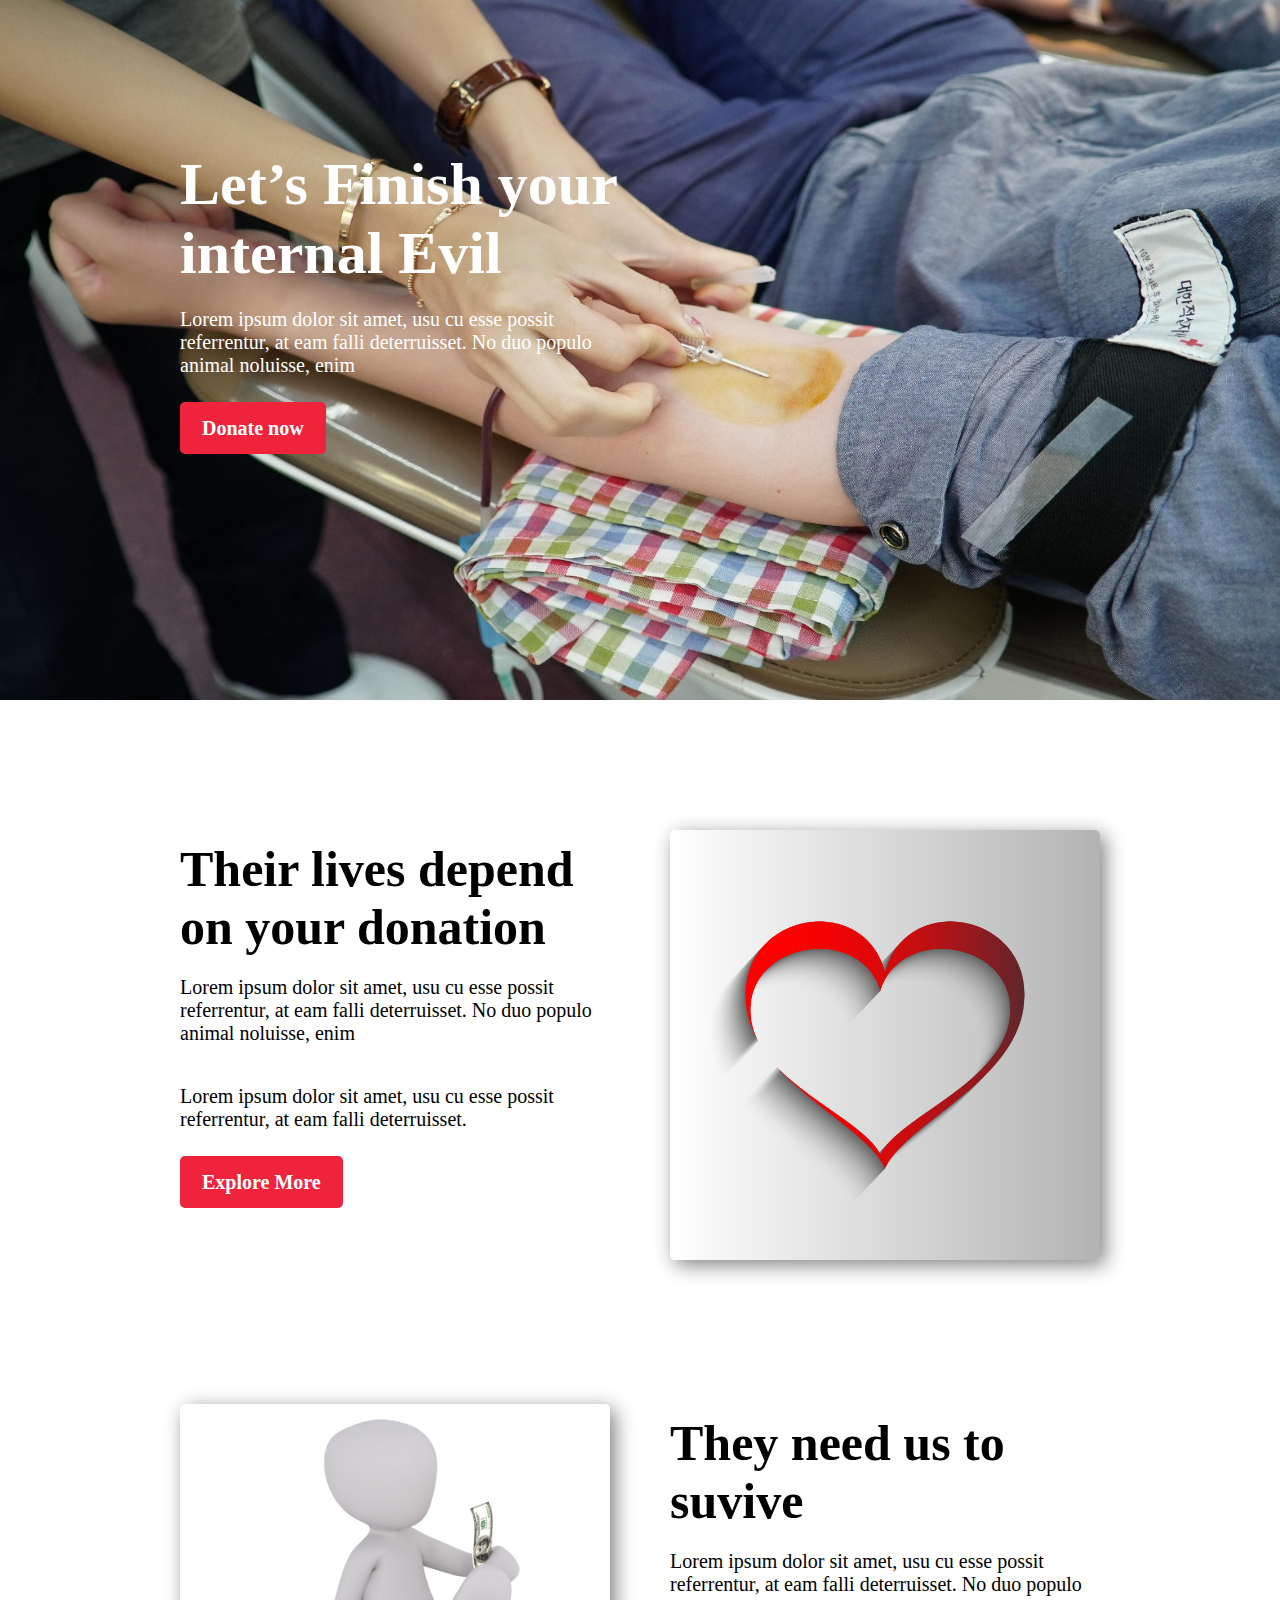
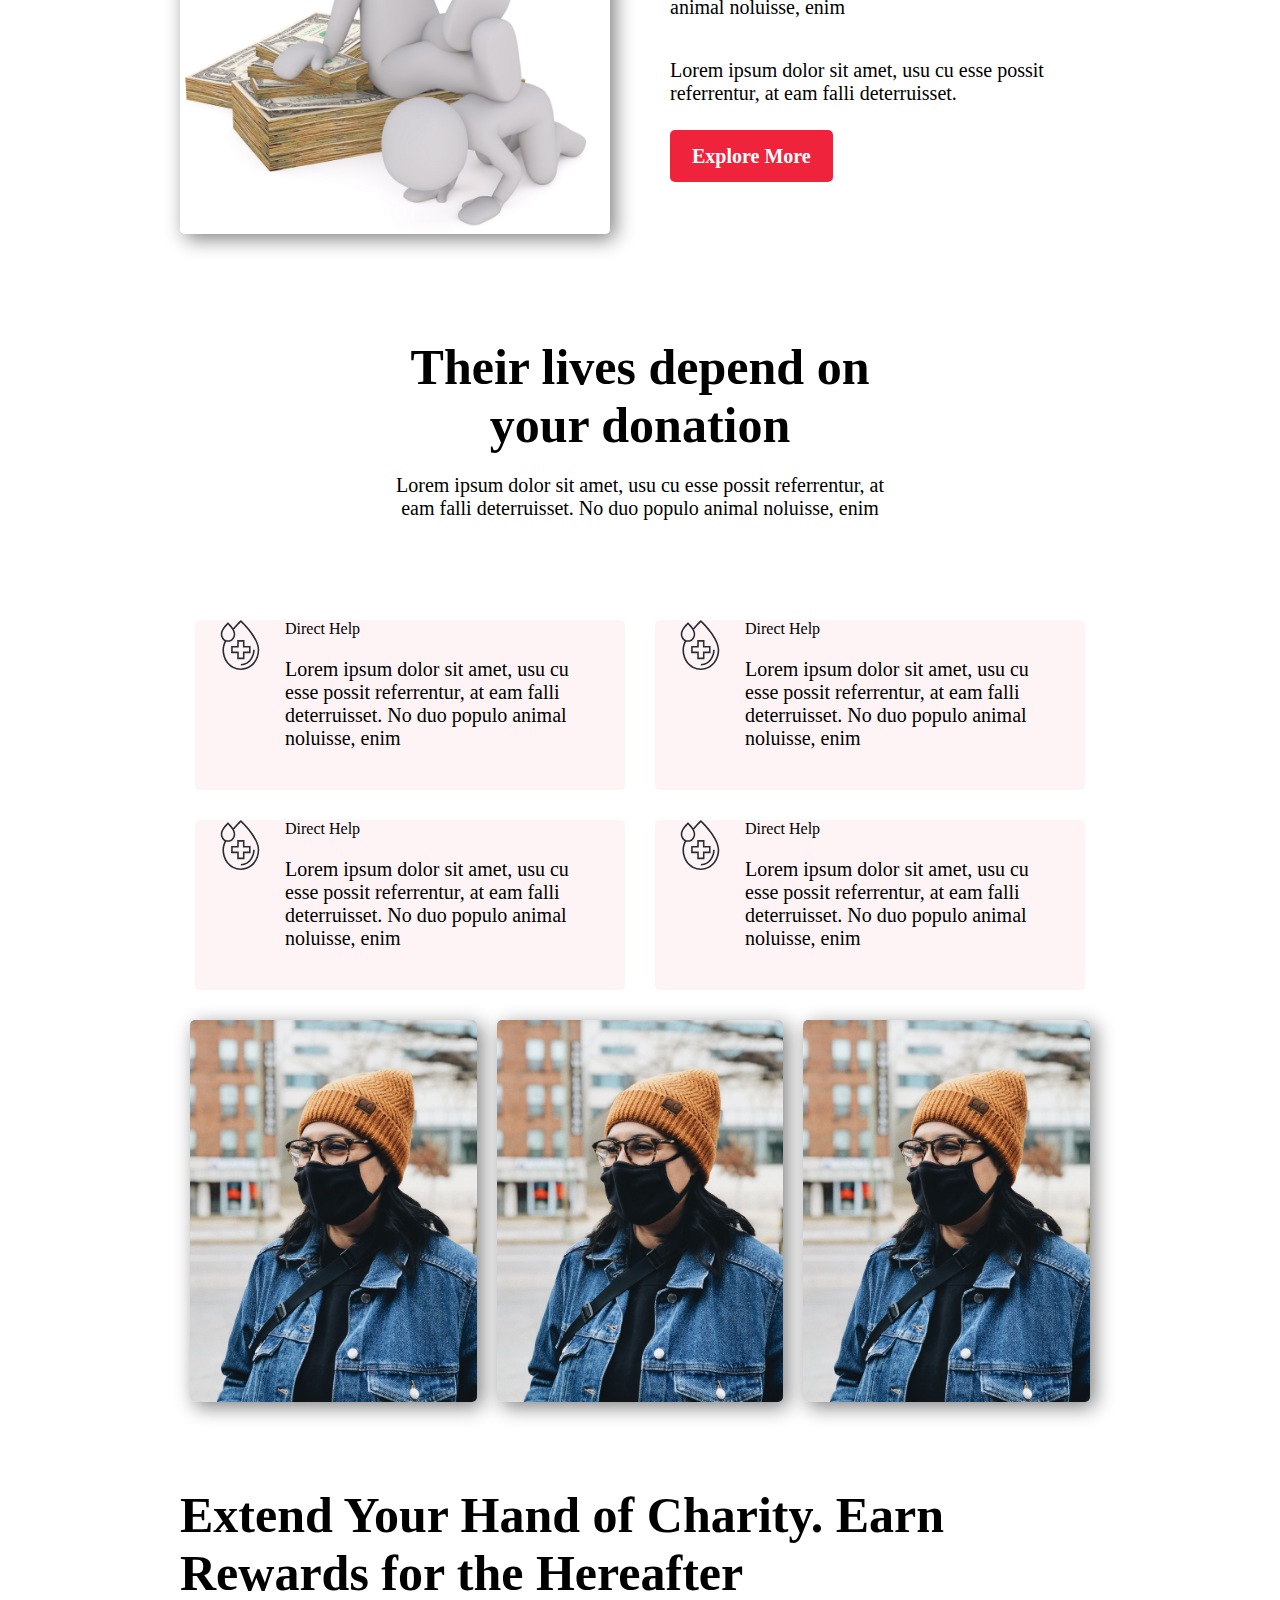
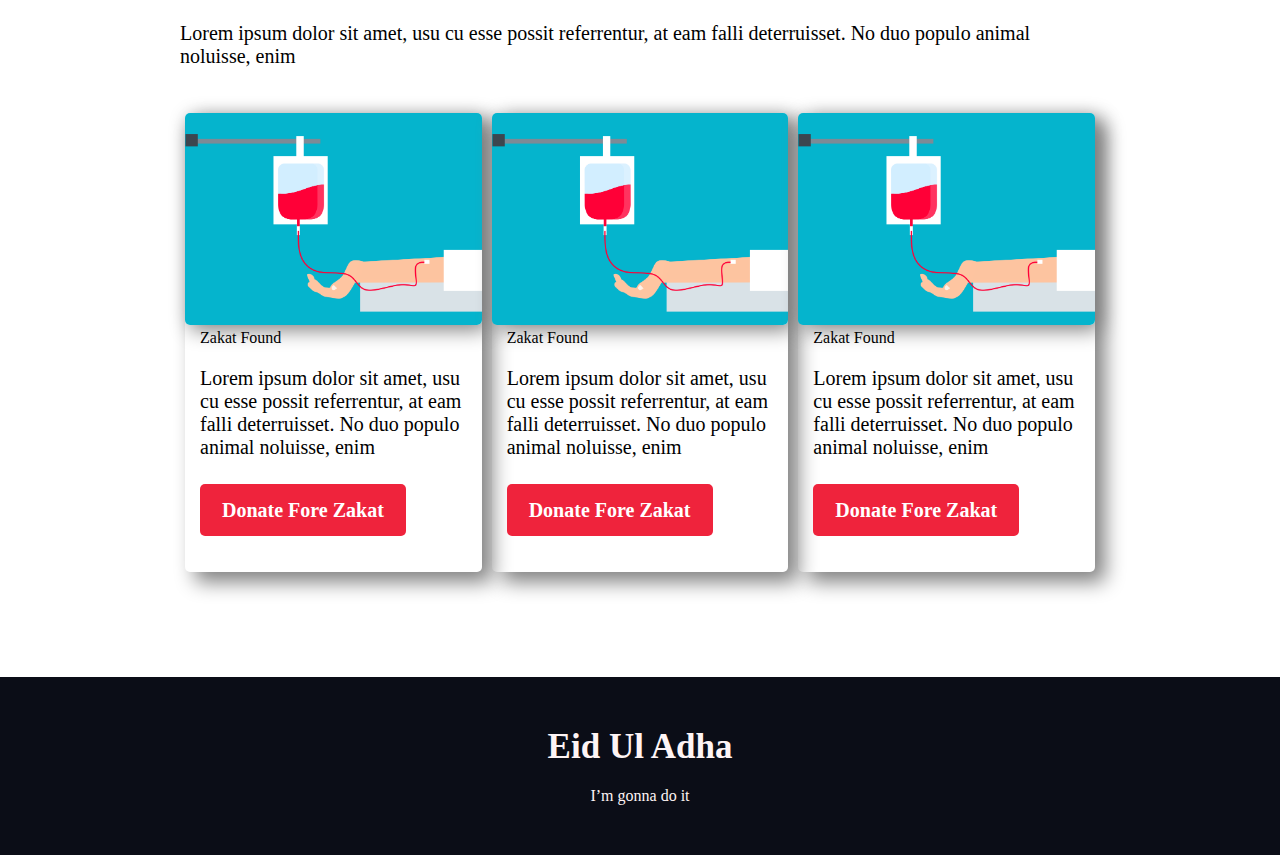
==== index.html @ 11326acd "first commit" ====
<!DOCTYPE html>
<html lang="en">
<head>
    <meta charset="UTF-8">
    <meta http-equiv="X-UA-Compatible" content="IE=edge">
    <meta name="viewport" content="width=device-width, initial-scale=1.0">
    <title>Practice-Template-Design 2</title>
    <link rel="stylesheet" href="style.css">
</head>
<body>
    <!-- ---------------------------------------section header-------------------------------------------- -->
    <header>
        <div class="container">
            <h1>Let’s Finish your
            internal Evil</h1>
            <p>Lorem ipsum dolor sit amet, usu cu esse possit
            referrentur, at eam falli deterruisset. No duo populo
            animal noluisse, enim</p>
            <span><a class="button-box" href="#">Donate now</a></span>
        </div>
    </header>
    <!-- ---------------------------------------section A-------------------------------------------- -->
    <section class="container">
        <div class="left-side half-width">
            <h2>Their lives depend on
            your donation</h2>
            <p>Lorem ipsum dolor sit amet, usu cu esse possit
            referrentur, at eam falli deterruisset. No duo populo
            animal noluisse, enim</p>
            <p>Lorem ipsum dolor sit amet, usu cu esse possit
            referrentur, at eam falli deterruisset.</p>
            <span><a class="button-box" href="#">Explore More</a></span>
        </div>
        <div class="right-side half-width">
            <img src="photos/a-heart-1993487.png" alt="">
        </div>
    </section>
    <!-- ---------------------------------------section B-------------------------------------------- -->
    <section class="container">
        <div class="left-side half-width">
            <img src="photos/dollar-2091742.jpg" alt="">
        </div>
        <div id="second-sec-right" class="right-side half-width">
            <h2>They need us
            to suvive</h2>
            <p>Lorem ipsum dolor sit amet, usu cu esse possit
            referrentur, at eam falli deterruisset. No duo populo
            animal noluisse, enim</p>
            <p>Lorem ipsum dolor sit amet, usu cu esse possit
            referrentur, at eam falli deterruisset.</p>
            <span><a class="button-box" href="#">Explore More</a></span>
        </div>
        
    </section>
    <!-- ---------------------------------------section C-------------------------------------------- -->
    <section>
        <div class="pos-center">
            <h2>Their lives depend on
            your donation</h2>
            <p>Lorem ipsum dolor sit amet, usu cu esse possit referrentur, at eam falli
            deterruisset. No duo populo animal noluisse, enim</p>
        </div>
        <div class="container">
            <div class="direct-help">
                <div class="half-width box-set">
                    <div>
                        <span><i><img src="icons/blood.svg" alt=""></i></span>
                    </div>
                    <div class="box-texes">
                        <caption class="caption">Direct Help</caption>
                        <p>Lorem ipsum dolor sit amet, usu
                        cu esse possit referrentur, at
                        eam falli deterruisset. No duo
                        populo animal noluisse, enim</p>
                    </div>
                </div>
                <div class="half-width box-set">
                    <div>
                        <span><i><img src="icons/blood.svg" alt=""></i></span>
                    </div>
                    <div class="box-texes">
                        <caption class="caption">Direct Help</caption>
                        <p>Lorem ipsum dolor sit amet, usu
                            cu esse possit referrentur, at
                            eam falli deterruisset. No duo
                            populo animal noluisse, enim</p>
                    </div>
                </div>
                
            </div>
            <div class="direct-help">
                <div class="half-width box-set">
                    <div>
                        <span><i><img src="icons/blood.svg" alt=""></i></span>
                    </div>
                    <div class="box-texes">
                        <caption class="caption">Direct Help</caption>
                        <p>Lorem ipsum dolor sit amet, usu
                        cu esse possit referrentur, at
                        eam falli deterruisset. No duo
                        populo animal noluisse, enim</p>
                    </div>
                </div>
                <div class="half-width box-set">
                    <div>
                        <span><i><img src="icons/blood.svg" alt=""></i></span>
                    </div>
                    <div class="box-texes">
                        <caption class="caption">Direct Help</caption>
                        <p>Lorem ipsum dolor sit amet, usu
                            cu esse possit referrentur, at
                            eam falli deterruisset. No duo
                            populo animal noluisse, enim</p>
                    </div>
                </div>
                
            </div>
            </div>
        </div>
    </section>
    <!-- ---------------------------------------section D-------------------------------------------- -->
    <section class="container">
        <div class="images-sec">
            <div  class="image-align">
                <img src="photos/invadingkingdom-ppmi6Jf6CAo-unsplash.jpg" alt="">
            </div>
            <div class="image-align">
                <img src="photos/invadingkingdom-ppmi6Jf6CAo-unsplash.jpg" alt="">
            </div>
            <div class="image-align">
                <img src="photos/invadingkingdom-ppmi6Jf6CAo-unsplash.jpg" alt="">
            </div>
        </div>
    </section>
    
    <!-- ---------------------------------------last section-------------------------------------------- -->
    <section class="container-last">
        <div class="pos-center-last">
            <h2>Extend Your Hand of Charity. Earn
                Rewards for the Hereafter</h2>
            <p>Lorem ipsum dolor sit amet, usu cu esse possit referrentur, at eam falli
                deterruisset. No duo populo animal noluisse, enim</p>
        </div>
        <div class="donate-box-all">
            <div class="donate-box">
                <div>
                    <img src="photos/blood-6638804.png" alt="">
                </div>
                <div class="donate-text">
                    <caption>Zakat Found</caption>
                    <p>Lorem ipsum dolor sit amet, usu cu esse possit referrentur, at eam falli
                    deterruisset. No duo populo animal noluisse, enim</p>
                    <a class="button-box" href="#">Donate Fore Zakat</a>
                </div>
                
            </div>
            <div class="donate-box">
                <div>
                    <img src="photos/blood-6638804.png" alt="">
                </div>
                <div class="donate-text">
                    <caption>Zakat Found</caption>
                    <p>Lorem ipsum dolor sit amet, usu cu esse possit referrentur, at eam falli
                    deterruisset. No duo populo animal noluisse, enim</p>
                    <a class="button-box" href="#">Donate Fore Zakat</a>
                </div>
            </div>
            <div class="donate-box">
                <div>
                    <img src="photos/blood-6638804.png" alt="">
                </div>
                <div class="donate-text">
                    <caption>Zakat Found</caption>
                    <p>Lorem ipsum dolor sit amet, usu cu esse possit referrentur, at eam falli
                    deterruisset. No duo populo animal noluisse, enim</p>
                    <a class="button-box" href="#">Donate Fore Zakat</a>
                </div>
            </div>
        </div>
    </section>
    <!-- ---------------------------------------footer section-------------------------------------------- -->
    <footer>
        <div>
            <h3>Eid Ul Adha</h3>
            <p>I’m gonna do it</p>
        </div>
    </footer>
</body>
</html>
---- style.css ----
html{
    margin-top: 0;
    padding: 0;
}
body{
    margin: 0;
    padding: 0;
}
.container{
    margin: 0 180px;
}
section.container{
    margin: 0 180px;
    display: flex;
}
.button-box{
    text-decoration: none;
    color: white;
    background-color: #EF233C;
    padding: 15px 22px;
    font-weight: 900;
    border-radius: 5px;
    font-size: 20px;
}
header{
    background-image: url(photos/blood-donation-2603649.jpg);
    background-size: 100% 100%;
    height: 699.79px;
    margin-top: ;
}
header div{
   
}
header .container{
    color: white;
        width: 450px;
        justify-items: center;
        padding-top: 150px;
}
header div h1{
    margin: 0;
    font-weight: 900;
    font-size: 60px;
}
header div p{
    font-size: 20px;
    margin-bottom: 40px;
}

/* ---------------------section A---------------- */

.half-width{
    width: 50%;
}
.left-side{
    margin-top: 140px; /*old-180 */
    padding-right: 60px;
 
}
.right-side{
    margin-top: 130px;
}
 h2{
    margin: 0;
    font-weight: 900;
    font-size: 50px;
}
section div p{
    font-size: 20px;
    margin-bottom: 40px;
    
}
section div img{
    width: 100%;
    border-radius: 5px;
    box-shadow: 5px 5px 20px gray;
}
/* --------------------section B-------------------- */

#second-sec-right{
     margin-top: 150px; /*old-180 */
}
.pos-center{
    margin: 100px 390px;
    margin-bottom: ;
    text-align: center;
}
span i img{
    width: 50px;
    margin: 0 20px;
    box-shadow: none;
}
.direct-help{
    display: flex;
    margin: 0;
    margin-bottom: 15px;
}
.box-set{
    background-color: #FEF4F5;
    margin: 15px;
    border-radius: 5px;
    display: flex;
    margin-top: 0;
}

.caption{
    color: #EF233C;
}
.box-texes{
    padding-right: 40px;
}
/* -------------------section C-------------------- */
.images-sec{
    display: flex;
    margin-top: 0;
    margin-bottom: 80px;
    padding-top: 0;
}
.image-align {
    padding: 0 10px;
}
/* -------------------section x-------------------- */
.container-last{
    margin: 0 180px;
}
.donate-box-all{
    display: flex;
    margin-bottom: 100px;
}
.donate-box{
    margin: 5px;
    border-radius: 5px;
    box-shadow: 10px 10px 20px gray;
    padding-bottom: 50px;
}
.donate-text{
    padding: 0 15px;
}
/* -------------------footer section-------------------- */
footer{
    background-color: #0B0D17;
}
footer div{
    color: #FEF4F5;
    text-align: center;
    padding: 50px 0;
}
footer div h3{
    padding: 0;
    padding-bottom: 10px;
    margin: 0;
    font-size: 35px;
}
footer div p{
    padding: 0;
    padding-top: 10px;
    margin: 0;
}
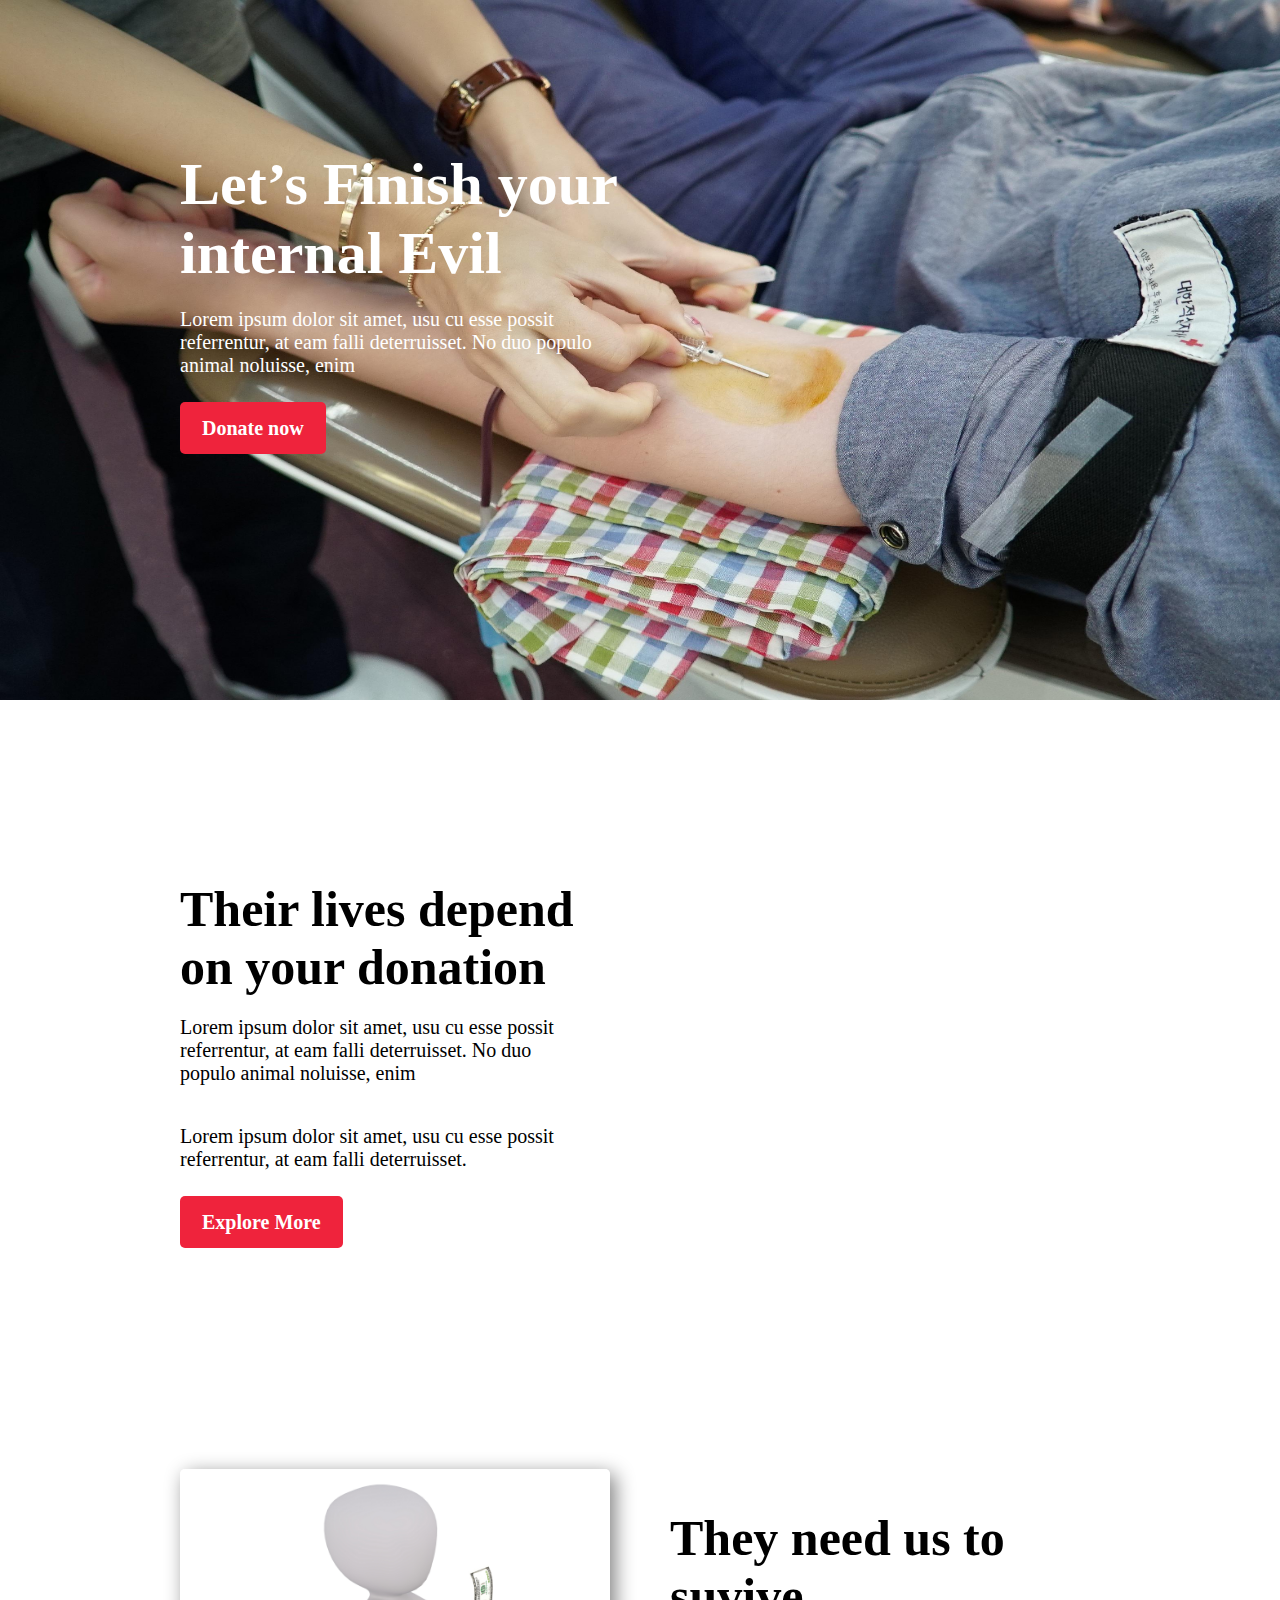
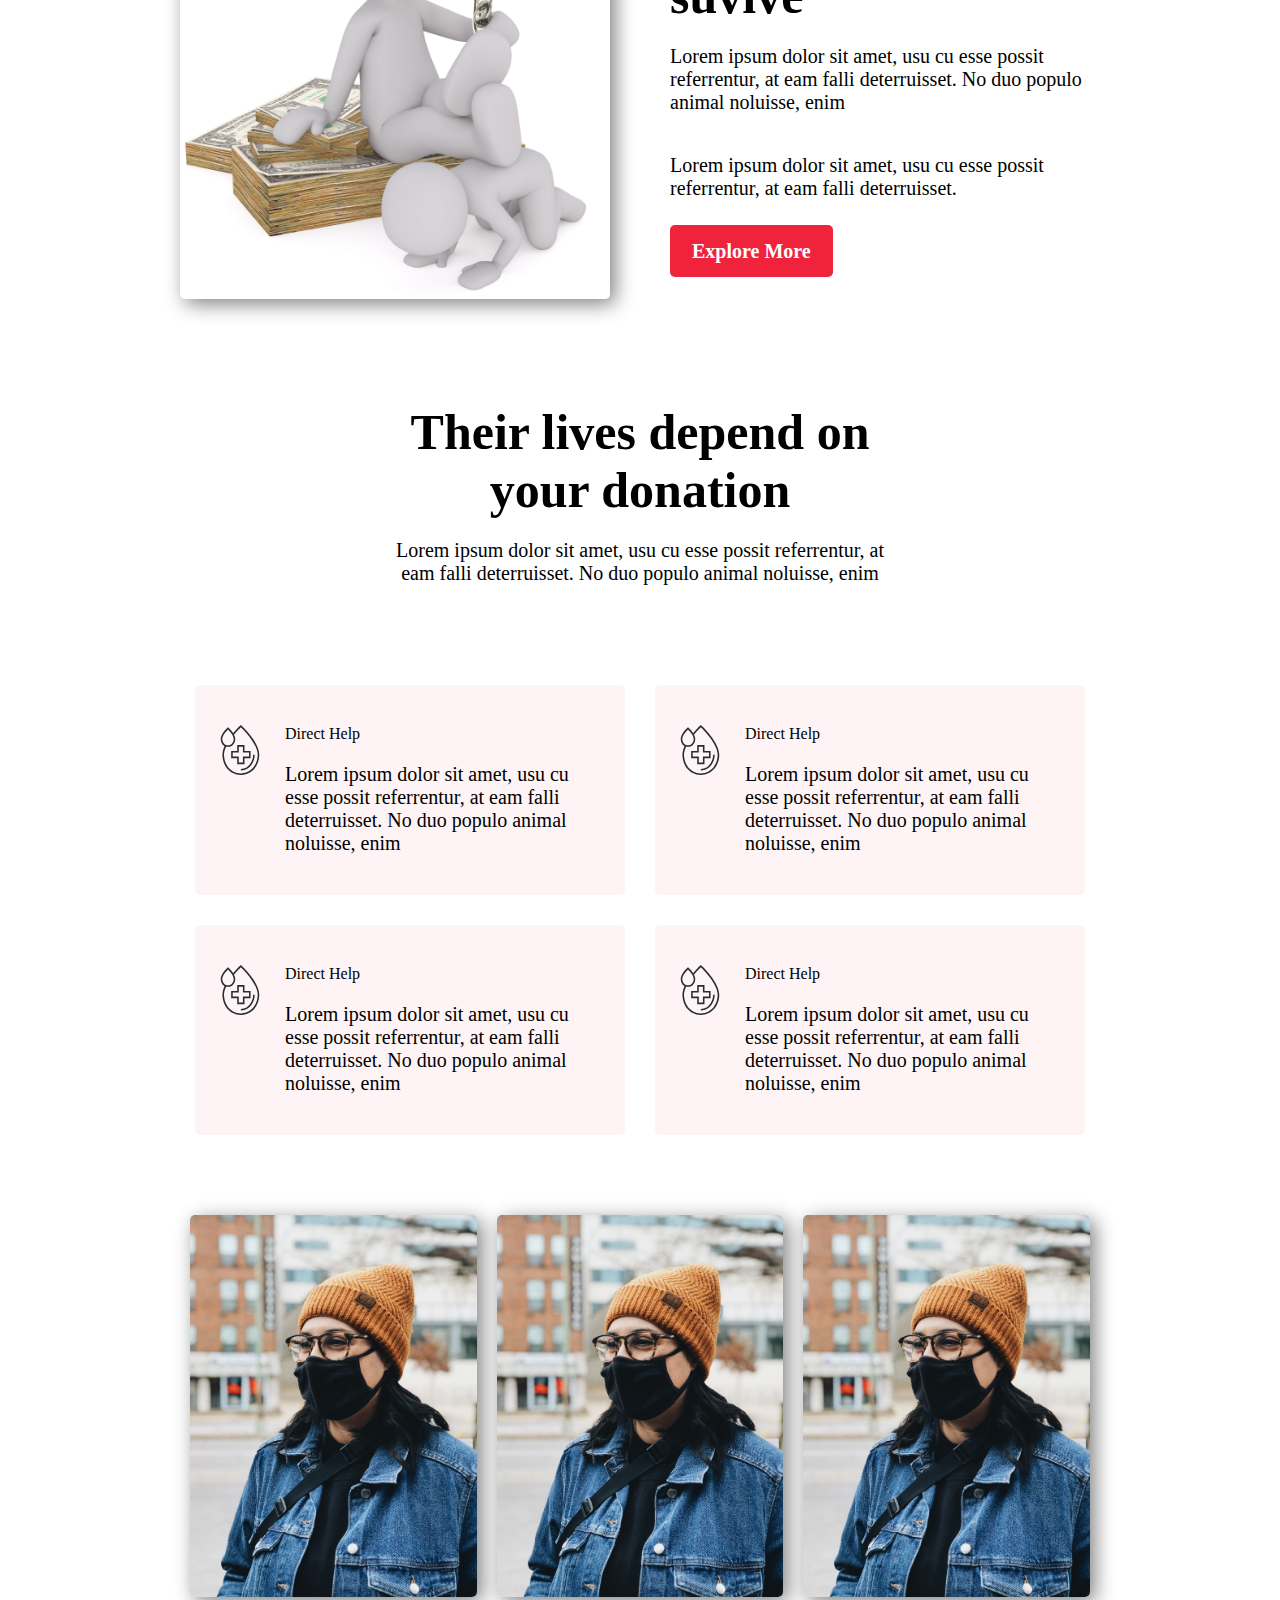
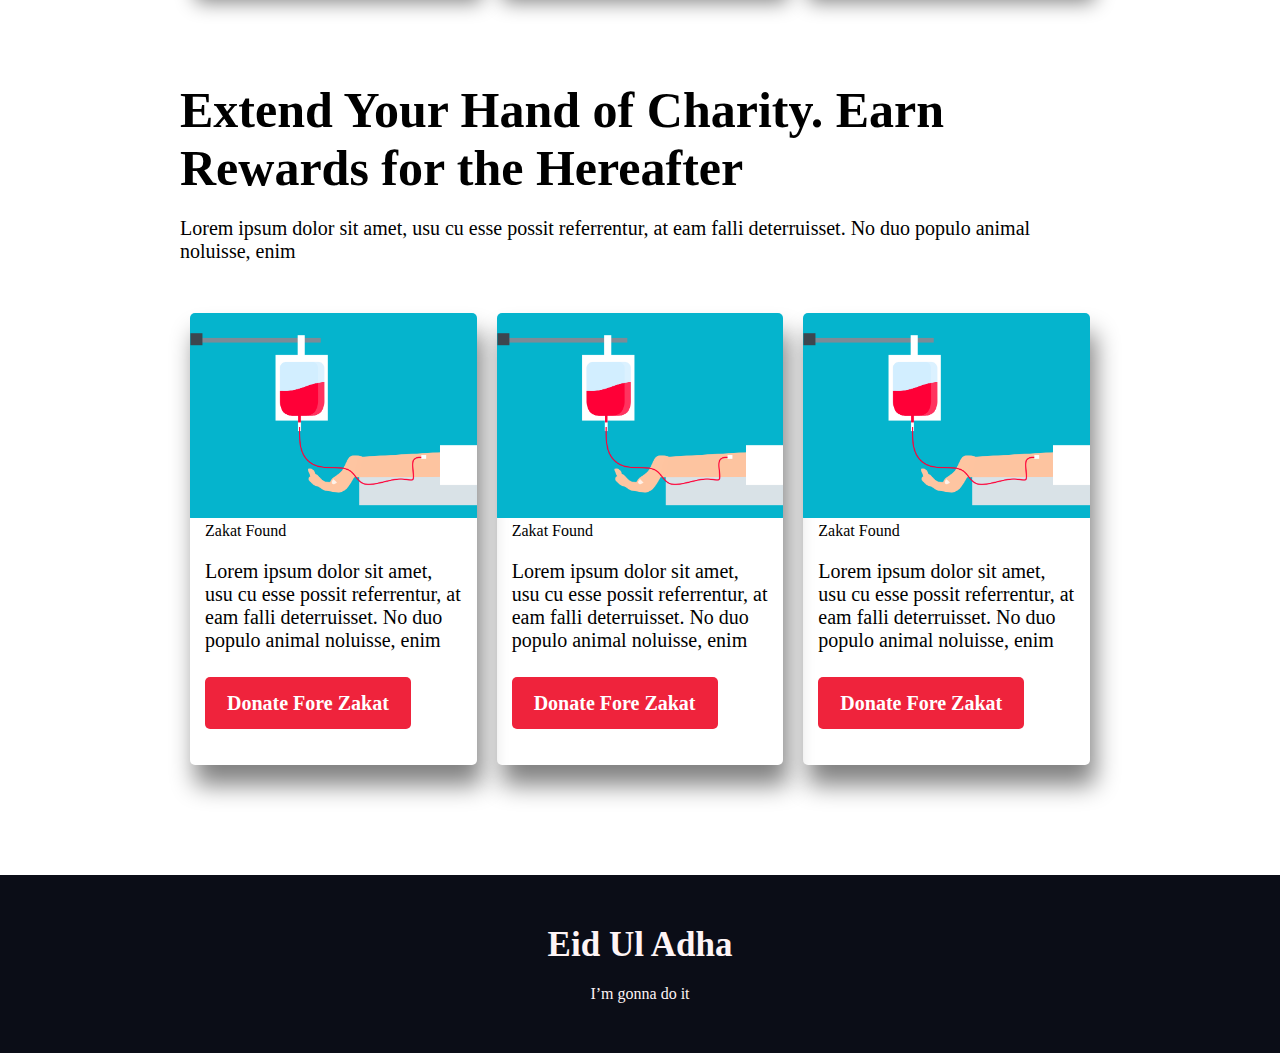
==== commit d91ec0d2: "update contante" ====
--- a/index.html
+++ b/index.html
@@ -32,13 +32,15 @@
             <span><a class="button-box" href="#">Explore More</a></span>
         </div>
         <div class="right-side half-width">
-            <img src="photos/a-heart-1993487.png" alt="">
+            <iframe width="460" height="415" src="https://www.youtube.com/embed/_ZwVeydD5kY" title="YouTube video player"
+                frameborder="0" allow="accelerometer; autoplay; clipboard-write; encrypted-media; gyroscope; picture-in-picture"
+                allowfullscreen></iframe>
         </div>
     </section>
     <!-- ---------------------------------------section B-------------------------------------------- -->
     <section class="container">
         <div class="left-side half-width">
-            <img src="photos/dollar-2091742.jpg" alt="">
+            <img class="pictur-sedow"src="photos/dollar-2091742.jpg" alt="">
         </div>
         <div id="second-sec-right" class="right-side half-width">
             <h2>They need us
@@ -122,13 +124,13 @@
     <section class="container">
         <div class="images-sec">
             <div  class="image-align">
-                <img src="photos/invadingkingdom-ppmi6Jf6CAo-unsplash.jpg" alt="">
+                <img class="pictur-sedow"src="photos/invadingkingdom-ppmi6Jf6CAo-unsplash.jpg" alt="">
             </div>
             <div class="image-align">
-                <img src="photos/invadingkingdom-ppmi6Jf6CAo-unsplash.jpg" alt="">
+                <img class="pictur-sedow"src="photos/invadingkingdom-ppmi6Jf6CAo-unsplash.jpg" alt="">
             </div>
             <div class="image-align">
-                <img src="photos/invadingkingdom-ppmi6Jf6CAo-unsplash.jpg" alt="">
+                <img class="pictur-sedow"src="photos/invadingkingdom-ppmi6Jf6CAo-unsplash.jpg" alt="">
             </div>
         </div>
     </section>
@@ -144,7 +146,7 @@
         <div class="donate-box-all">
             <div class="donate-box">
                 <div>
-                    <img src="photos/blood-6638804.png" alt="">
+                    <img class="pictur-sedow-1" src="photos/blood-6638804.png" alt="">
                 </div>
                 <div class="donate-text">
                     <caption>Zakat Found</caption>
@@ -156,7 +158,7 @@
             </div>
             <div class="donate-box">
                 <div>
-                    <img src="photos/blood-6638804.png" alt="">
+                    <img class="pictur-sedow-1" src="photos/blood-6638804.png" alt="">
                 </div>
                 <div class="donate-text">
                     <caption>Zakat Found</caption>
@@ -167,7 +169,7 @@
             </div>
             <div class="donate-box">
                 <div>
-                    <img src="photos/blood-6638804.png" alt="">
+                    <img class="pictur-sedow-1" src="photos/blood-6638804.png" alt="">
                 </div>
                 <div class="donate-text">
                     <caption>Zakat Found</caption>
--- a/style.css
+++ b/style.css
@@ -53,12 +53,15 @@
     width: 50%;
 }
 .left-side{
-    margin-top: 140px; /*old-180 */
+    margin-top: 180px; /*old-180 */
     padding-right: 60px;
+    
  
 }
+.direct-help{
+}
 .right-side{
-    margin-top: 130px;
+    margin-top: 170px;
 }
  h2{
     margin: 0;
@@ -70,7 +73,7 @@
     margin-bottom: 40px;
     
 }
-section div img{
+.pictur-sedow{
     width: 100%;
     border-radius: 5px;
     box-shadow: 5px 5px 20px gray;
@@ -78,7 +81,7 @@
 /* --------------------section B-------------------- */
 
 #second-sec-right{
-     margin-top: 150px; /*old-180 */
+     margin-top: 220px; /*old-180 */
 }
 .pos-center{
     margin: 100px 390px;
@@ -101,6 +104,7 @@
     border-radius: 5px;
     display: flex;
     margin-top: 0;
+    padding-top: 40px;
 }
 
 .caption{
@@ -112,7 +116,7 @@
 /* -------------------section C-------------------- */
 .images-sec{
     display: flex;
-    margin-top: 0;
+    margin-top: 50px;
     margin-bottom: 80px;
     padding-top: 0;
 }
@@ -128,13 +132,17 @@
     margin-bottom: 100px;
 }
 .donate-box{
-    margin: 5px;
+    margin: 10px;
     border-radius: 5px;
-    box-shadow: 10px 10px 20px gray;
+    box-shadow: 5px 20px 25px gray;
     padding-bottom: 50px;
 }
 .donate-text{
     padding: 0 15px;
+}
+.pictur-sedow-1{
+    width: 100%;
+        border-radius: 5px 5px 0 0;
 }
 /* -------------------footer section-------------------- */
 footer{
